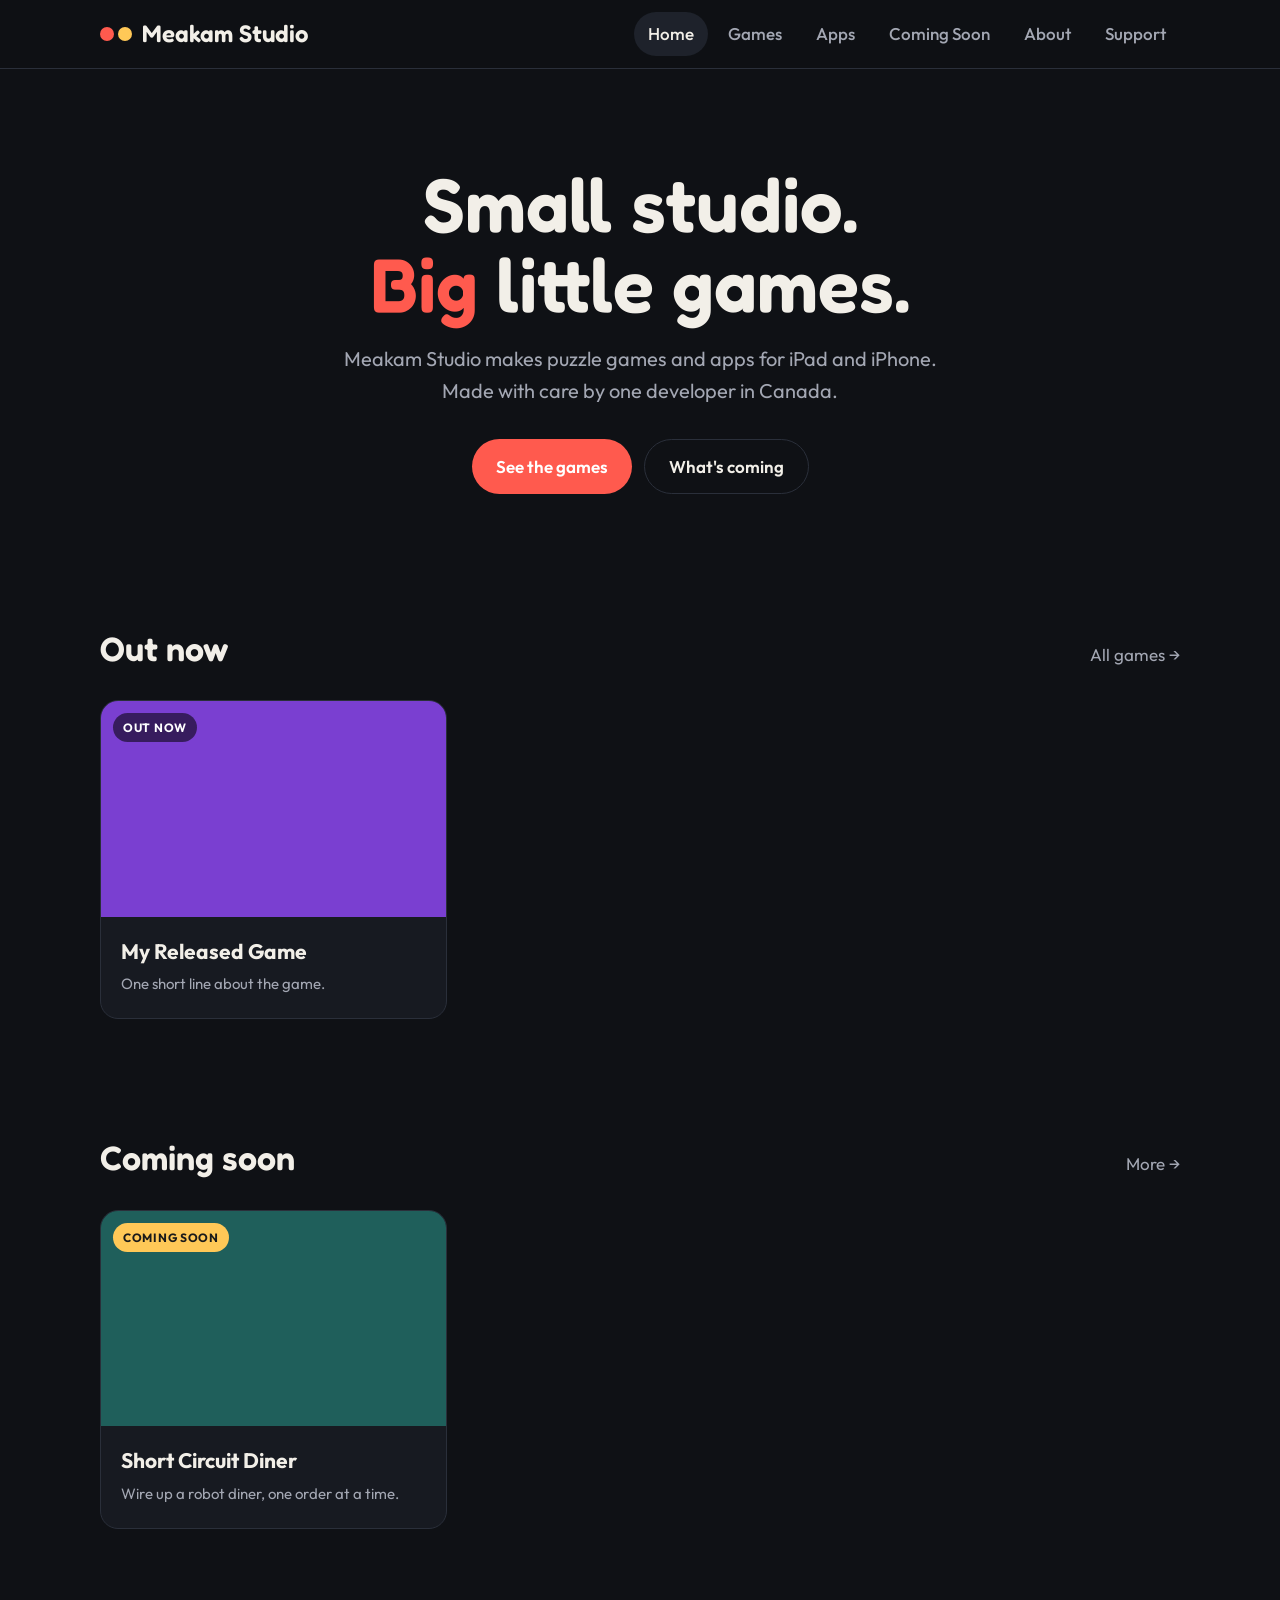
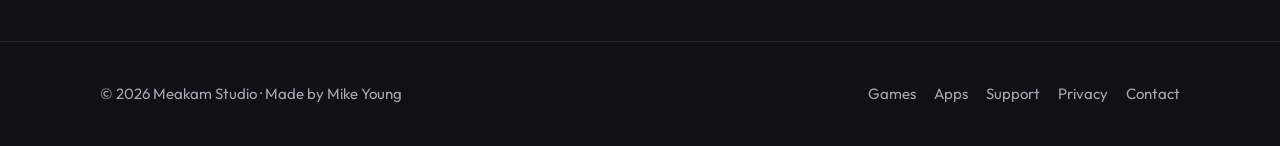
==== index.html @ ad65357e "Add files via upload" ====
<!doctype html>
<html lang="en">
<head>
<meta charset="utf-8">
<meta name="viewport" content="width=device-width, initial-scale=1">
<title>Meakam Studio — Games and apps for iPad and iPhone</title>
<meta name="description" content="Meakam Studio — puzzle games and apps for iPad and iPhone by Mike Young.">
<link rel="icon" href="assets/favicon.png">
<link rel="preconnect" href="https://fonts.googleapis.com">
<link rel="preconnect" href="https://fonts.gstatic.com" crossorigin>
<link href="https://fonts.googleapis.com/css2?family=Fredoka:wght@500;600&family=Outfit:wght@400;500;600;700&display=swap" rel="stylesheet">
<link rel="stylesheet" href="css/style.css">
</head>
<body data-page="home">
<header id="site-header"></header>
<main>

<section class="hero">
  <div class="wrap">
    <h1>Small studio.<br><span>Big</span> little games.</h1>
    <p>Meakam Studio makes puzzle games and apps for iPad and iPhone. Made with care by one developer in Canada.</p>
    <div class="btn-row">
      <a class="btn" href="games.html">See the games</a>
      <a class="btn ghost" href="upcoming.html">What's coming</a>
    </div>
  </div>
</section>

<section>
  <div class="wrap">
    <div class="section-title"><h2>Out now</h2><a href="games.html">All games →</a></div>
    <div data-list="all" data-status="released"></div>
  </div>
</section>

<section>
  <div class="wrap">
    <div class="section-title"><h2>Coming soon</h2><a href="upcoming.html">More →</a></div>
    <div data-list="all" data-status="coming-soon"></div>
  </div>
</section>
</main>
<footer id="site-footer"></footer>
<script src="js/projects.js"></script>
<script src="js/site.js"></script>
</body>
</html>
---- css/style.css ----
:root {
  --bg: #0f1115;
  --panel: #171a21;
  --panel-2: #1e222b;
  --line: #2a2f3a;
  --text: #f2efe8;
  --muted: #a3a7b3;
  --accent: #ff5a4e;
  --accent-2: #ffc857;
  --radius: 18px;
  --max: 1120px;
}

* { box-sizing: border-box; }
html { scroll-behavior: smooth; }
body {
  margin: 0;
  background: var(--bg);
  color: var(--text);
  font-family: "Outfit", system-ui, -apple-system, sans-serif;
  font-size: 17px;
  line-height: 1.6;
}
img { max-width: 100%; display: block; }
a { color: inherit; }

.wrap { max-width: var(--max); margin: 0 auto; padding: 0 20px; }

/* ---------- Header ---------- */
.site-header {
  position: sticky; top: 0; z-index: 50;
  background: rgba(15, 17, 21, 0.85);
  backdrop-filter: blur(12px);
  border-bottom: 1px solid var(--line);
}
.site-header .wrap {
  display: flex; align-items: center; justify-content: space-between;
  height: 68px;
}
.logo {
  font-family: "Fredoka", "Outfit", sans-serif;
  font-weight: 600; font-size: 24px; text-decoration: none;
  display: flex; align-items: center; gap: 10px;
}
.logo .dot {
  width: 14px; height: 14px; border-radius: 50%;
  background: var(--accent);
  box-shadow: 18px 0 0 var(--accent-2);
  margin-right: 18px;
}
.nav { display: flex; gap: 6px; }
.nav a {
  text-decoration: none; color: var(--muted);
  padding: 8px 14px; border-radius: 999px; font-weight: 500;
}
.nav a:hover, .nav a.active { color: var(--text); background: var(--panel-2); }
.menu-btn {
  display: none; background: none; border: 0; color: var(--text);
  font-size: 28px; cursor: pointer;
}

/* ---------- Hero ---------- */
.hero { padding: 96px 0 72px; text-align: center; }
.hero h1 {
  font-family: "Fredoka", "Outfit", sans-serif;
  font-size: clamp(40px, 7vw, 76px);
  line-height: 1.05; margin: 0 0 18px; font-weight: 600;
}
.hero h1 span { color: var(--accent); }
.hero p { color: var(--muted); font-size: 20px; max-width: 620px; margin: 0 auto 32px; }

.btn {
  display: inline-flex; align-items: center; gap: 8px;
  padding: 13px 24px; border-radius: 999px;
  font-weight: 600; text-decoration: none;
  background: var(--accent); color: #fff; border: 0;
}
.btn:hover { filter: brightness(1.1); }
.btn.ghost { background: transparent; border: 1px solid var(--line); color: var(--text); }
.btn-row { display: flex; gap: 12px; justify-content: center; flex-wrap: wrap; }

/* ---------- Sections ---------- */
section { padding: 56px 0; }
.section-title {
  display: flex; align-items: baseline; justify-content: space-between;
  gap: 16px; margin-bottom: 24px;
}
.section-title h2 {
  font-family: "Fredoka", "Outfit", sans-serif;
  font-size: 34px; margin: 0; font-weight: 600;
}
.section-title a { color: var(--muted); text-decoration: none; }
.section-title a:hover { color: var(--text); }
.page-head { padding: 64px 0 8px; }
.page-head h1 {
  font-family: "Fredoka", "Outfit", sans-serif;
  font-size: clamp(36px, 5vw, 54px); margin: 0 0 8px;
}
.page-head p { color: var(--muted); margin: 0; font-size: 19px; }

/* ---------- Cards ---------- */
.grid {
  display: grid; gap: 20px;
  grid-template-columns: repeat(auto-fill, minmax(300px, 1fr));
}
.card {
  background: var(--panel); border: 1px solid var(--line);
  border-radius: var(--radius); overflow: hidden;
  text-decoration: none; display: flex; flex-direction: column;
  transition: transform .2s, border-color .2s;
}
.card:hover { transform: translateY(-4px); border-color: #3a4150; }
.card-art {
  aspect-ratio: 16 / 10; position: relative;
  display: grid; place-items: center; overflow: hidden;
}
.card-art img.shot { position: absolute; inset: 0; width: 100%; height: 100%; object-fit: cover; }
.card-art img.icon {
  width: 96px; height: 96px; border-radius: 22px; position: relative;
  box-shadow: 0 10px 30px rgba(0,0,0,.4);
}
.card-body { padding: 18px 20px 22px; }
.card-body h3 { margin: 0 0 4px; font-size: 21px; }
.card-body p { margin: 0; color: var(--muted); font-size: 15px; }
.badge {
  position: absolute; top: 12px; left: 12px;
  font-size: 12px; font-weight: 700; letter-spacing: .06em; text-transform: uppercase;
  padding: 5px 10px; border-radius: 999px; background: rgba(0,0,0,.55); color: #fff;
}
.badge.soon { background: var(--accent-2); color: #1a1a1a; }
.empty {
  border: 1px dashed var(--line); border-radius: var(--radius);
  padding: 32px; text-align: center; color: var(--muted);
}

/* ---------- Project page ---------- */
.project-hero { padding: 56px 0 24px; }
.project-top { display: flex; gap: 28px; align-items: center; flex-wrap: wrap; }
.project-top img.icon { width: 140px; height: 140px; border-radius: 32px; box-shadow: 0 14px 40px rgba(0,0,0,.45); }
.project-top h1 {
  font-family: "Fredoka", "Outfit", sans-serif;
  font-size: clamp(34px, 5vw, 52px); margin: 0; line-height: 1.1;
}
.project-top .tagline { color: var(--muted); font-size: 19px; margin: 6px 0 14px; }
.chips { display: flex; gap: 8px; flex-wrap: wrap; margin-bottom: 18px; }
.chip { font-size: 13px; padding: 4px 12px; border-radius: 999px; background: var(--panel-2); color: var(--muted); }

.app-store-badge {
  display: inline-flex; align-items: center; gap: 10px;
  background: #000; color: #fff; text-decoration: none;
  border: 1px solid #555; border-radius: 12px; padding: 8px 18px;
}
.app-store-badge small { display: block; font-size: 11px; line-height: 1; }
.app-store-badge strong { display: block; font-size: 20px; line-height: 1.2; }

.shots {
  display: flex; gap: 16px; overflow-x: auto; padding-bottom: 12px;
  scroll-snap-type: x mandatory;
}
.shots img {
  height: 360px; width: auto; border-radius: 14px;
  scroll-snap-align: start; border: 1px solid var(--line); cursor: zoom-in;
}
.video {
  aspect-ratio: 16 / 9; border-radius: var(--radius); overflow: hidden;
  border: 1px solid var(--line); background: #000;
}
.video iframe { width: 100%; height: 100%; border: 0; }
.two-col { display: grid; grid-template-columns: 1.4fr 1fr; gap: 40px; }
.features { list-style: none; padding: 0; margin: 0; }
.features li { padding: 10px 0 10px 30px; position: relative; border-bottom: 1px solid var(--line); }
.features li::before {
  content: ""; position: absolute; left: 4px; top: 19px;
  width: 10px; height: 10px; border-radius: 3px; background: var(--accent);
}

/* lightbox */
.lightbox {
  position: fixed; inset: 0; background: rgba(0,0,0,.9);
  display: none; place-items: center; z-index: 100; padding: 20px; cursor: zoom-out;
}
.lightbox.open { display: grid; }
.lightbox img { max-height: 92vh; border-radius: 12px; }

/* ---------- Text pages ---------- */
.prose { max-width: 760px; }
.prose h2 { margin-top: 36px; }
.prose p, .prose li { color: #d8d5ce; }
.panel {
  background: var(--panel); border: 1px solid var(--line);
  border-radius: var(--radius); padding: 28px;
}

/* ---------- Footer ---------- */
.site-footer { border-top: 1px solid var(--line); padding: 40px 0; margin-top: 56px; color: var(--muted); font-size: 15px; }
.site-footer .wrap { display: flex; justify-content: space-between; gap: 20px; flex-wrap: wrap; }
.site-footer nav { display: flex; gap: 18px; flex-wrap: wrap; }
.site-footer a { text-decoration: none; }
.site-footer a:hover { color: var(--text); }

/* ---------- Phone ---------- */
@media (max-width: 760px) {
  .menu-btn { display: block; }
  .nav {
    display: none; position: absolute; top: 68px; left: 0; right: 0;
    flex-direction: column; background: var(--bg);
    border-bottom: 1px solid var(--line); padding: 10px 16px 16px;
  }
  .nav.open { display: flex; }
  .two-col { grid-template-columns: 1fr; }
  .shots img { height: 260px; }
  .hero { padding: 64px 0 48px; }
}
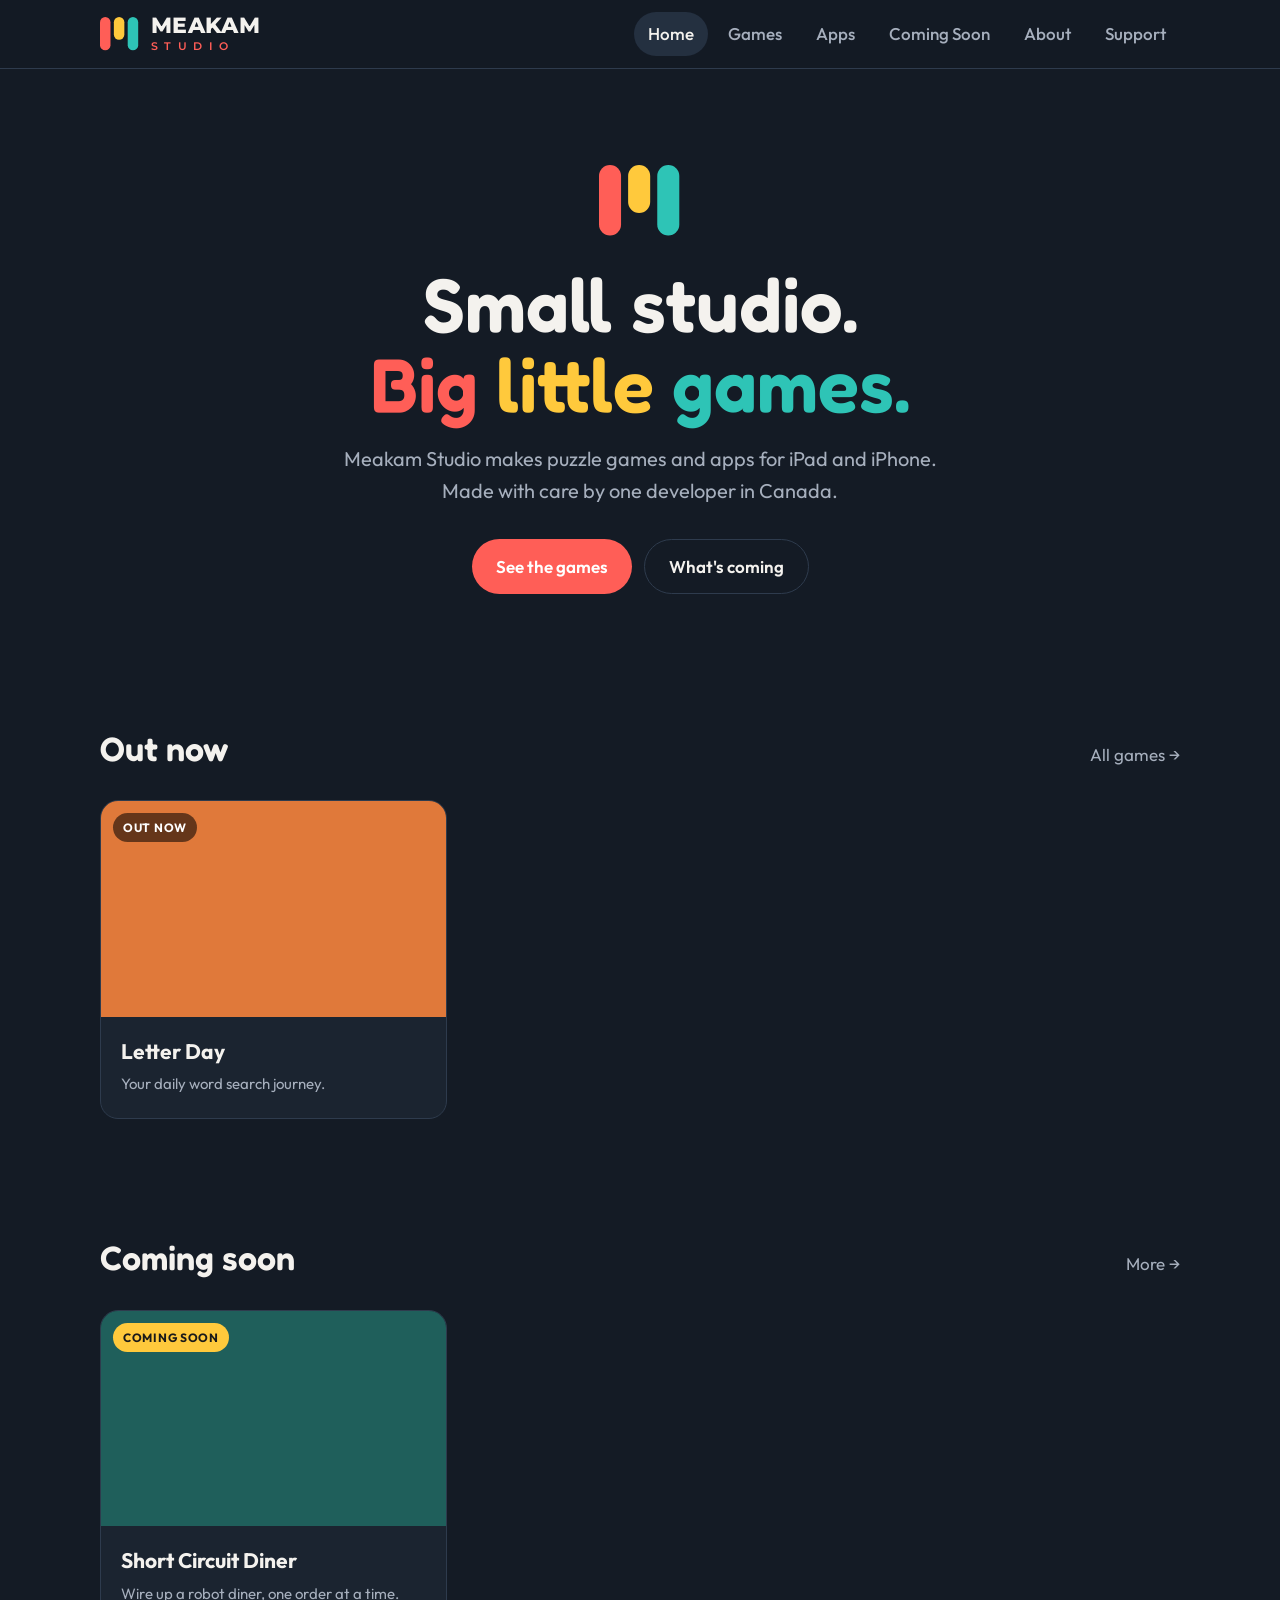
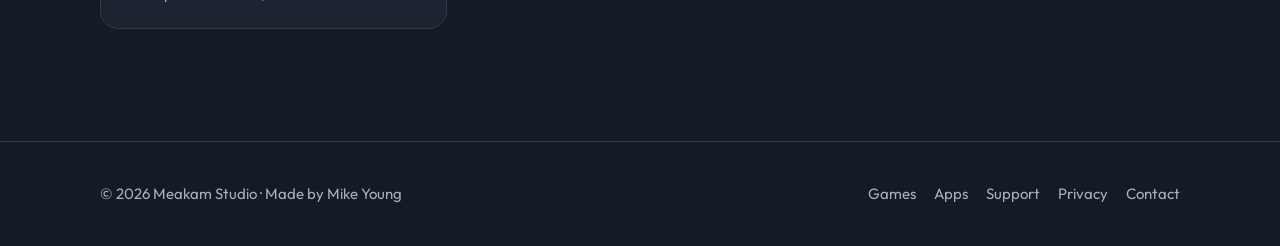
==== commit 9e843290: "Add files via upload" ====
--- a/index.html
+++ b/index.html
@@ -6,9 +6,10 @@
 <title>Meakam Studio — Games and apps for iPad and iPhone</title>
 <meta name="description" content="Meakam Studio — puzzle games and apps for iPad and iPhone by Mike Young.">
 <link rel="icon" href="assets/favicon.png">
+<link rel="apple-touch-icon" href="assets/apple-touch-icon.png">
 <link rel="preconnect" href="https://fonts.googleapis.com">
 <link rel="preconnect" href="https://fonts.gstatic.com" crossorigin>
-<link href="https://fonts.googleapis.com/css2?family=Fredoka:wght@500;600&family=Outfit:wght@400;500;600;700&display=swap" rel="stylesheet">
+<link href="https://fonts.googleapis.com/css2?family=Fredoka:wght@500;600&family=Montserrat:wght@600;800&family=Outfit:wght@400;500;600;700&display=swap" rel="stylesheet">
 <link rel="stylesheet" href="css/style.css">
 </head>
 <body data-page="home">
@@ -17,7 +18,8 @@
 
 <section class="hero">
   <div class="wrap">
-    <h1>Small studio.<br><span>Big</span> little games.</h1>
+    <img class="mark" src="/assets/brand/meakam-mark.svg" alt="">
+    <h1>Small studio.<br><span>Big</span> <span class="y">little</span> <span class="t">games.</span></h1>
     <p>Meakam Studio makes puzzle games and apps for iPad and iPhone. Made with care by one developer in Canada.</p>
     <div class="btn-row">
       <a class="btn" href="games.html">See the games</a>
--- a/css/style.css
+++ b/css/style.css
@@ -1,12 +1,13 @@
 :root {
-  --bg: #0f1115;
-  --panel: #171a21;
-  --panel-2: #1e222b;
-  --line: #2a2f3a;
-  --text: #f2efe8;
-  --muted: #a3a7b3;
-  --accent: #ff5a4e;
-  --accent-2: #ffc857;
+  --bg: #141b25;
+  --panel: #1b2430;
+  --panel-2: #243040;
+  --line: #2e3b4d;
+  --text: #f4f2ee;
+  --muted: #a6afbd;
+  --accent: #ff5e57;
+  --accent-2: #ffc93c;
+  --accent-3: #2ec4b6;
   --radius: 18px;
   --max: 1120px;
 }
@@ -29,7 +30,7 @@
 /* ---------- Header ---------- */
 .site-header {
   position: sticky; top: 0; z-index: 50;
-  background: rgba(15, 17, 21, 0.85);
+  background: rgba(20, 27, 37, 0.88);
   backdrop-filter: blur(12px);
   border-bottom: 1px solid var(--line);
 }
@@ -37,17 +38,11 @@
   display: flex; align-items: center; justify-content: space-between;
   height: 68px;
 }
-.logo {
-  font-family: "Fredoka", "Outfit", sans-serif;
-  font-weight: 600; font-size: 24px; text-decoration: none;
-  display: flex; align-items: center; gap: 10px;
-}
-.logo .dot {
-  width: 14px; height: 14px; border-radius: 50%;
-  background: var(--accent);
-  box-shadow: 18px 0 0 var(--accent-2);
-  margin-right: 18px;
-}
+.logo { display: flex; align-items: center; gap: 12px; text-decoration: none; }
+.logo-mark { height: 34px; width: auto; }
+.logo-text { display: flex; flex-direction: column; line-height: 1; font-family: "Montserrat", sans-serif; }
+.logo-text b { font-weight: 800; font-size: 22px; letter-spacing: .02em; color: var(--text); }
+.logo-text small { font-weight: 600; font-size: 10.5px; letter-spacing: .62em; color: var(--accent); margin-top: 5px; }
 .nav { display: flex; gap: 6px; }
 .nav a {
   text-decoration: none; color: var(--muted);
@@ -67,6 +62,9 @@
   line-height: 1.05; margin: 0 0 18px; font-weight: 600;
 }
 .hero h1 span { color: var(--accent); }
+.hero h1 span.y { color: var(--accent-2); }
+.hero h1 span.t { color: var(--accent-3); }
+.hero .mark { height: 72px; margin: 0 auto 28px; }
 .hero p { color: var(--muted); font-size: 20px; max-width: 620px; margin: 0 auto 32px; }
 
 .btn {
@@ -170,9 +168,11 @@
 .features { list-style: none; padding: 0; margin: 0; }
 .features li { padding: 10px 0 10px 30px; position: relative; border-bottom: 1px solid var(--line); }
 .features li::before {
-  content: ""; position: absolute; left: 4px; top: 19px;
-  width: 10px; height: 10px; border-radius: 3px; background: var(--accent);
-}
+  content: ""; position: absolute; left: 6px; top: 16px;
+  width: 8px; height: 16px; border-radius: 4px; background: var(--accent);
+}
+.features li:nth-child(3n+2)::before { background: var(--accent-2); }
+.features li:nth-child(3n)::before { background: var(--accent-3); }
 
 /* lightbox */
 .lightbox {
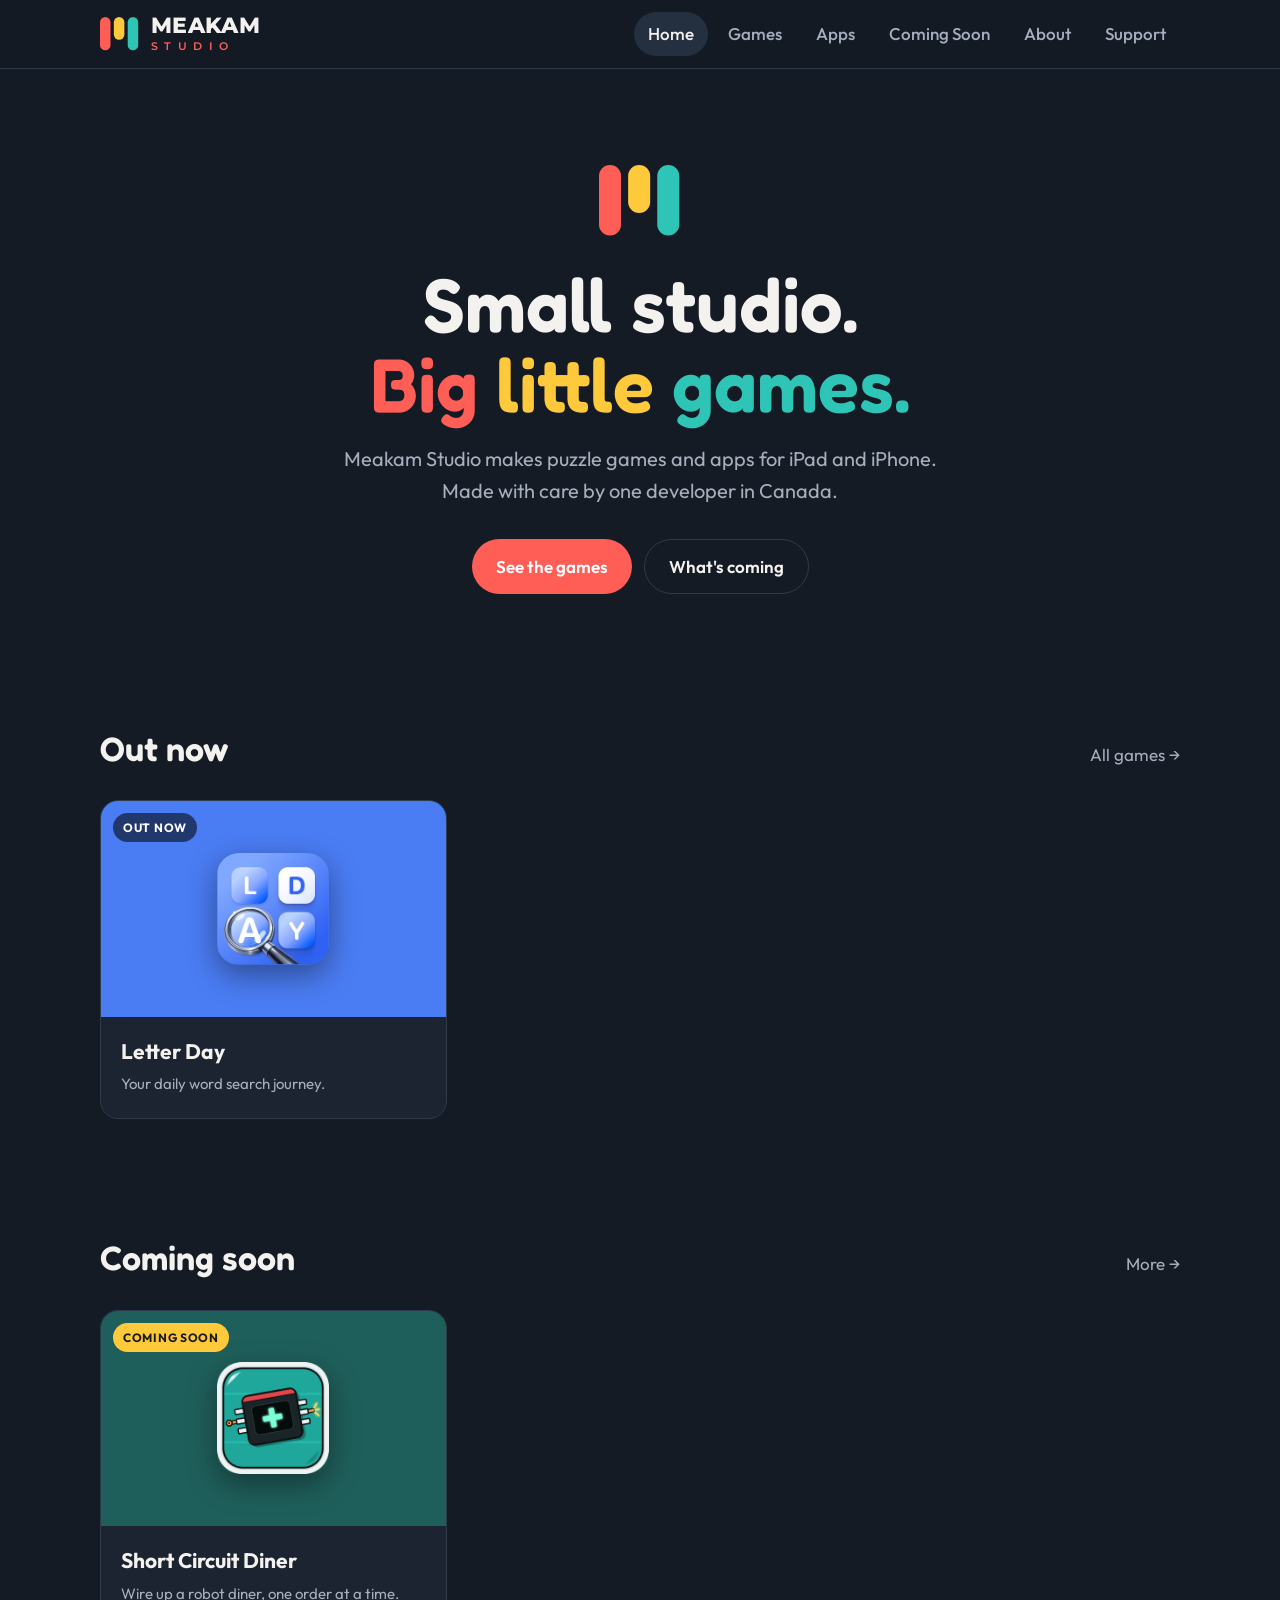
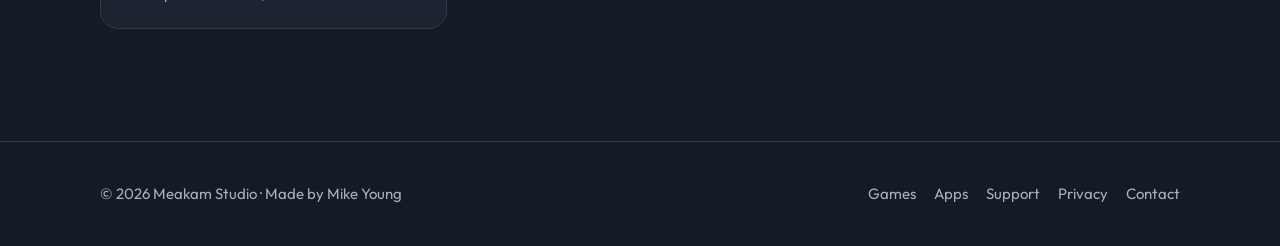
==== commit 3e8a8e25: "Add files via upload" ====
--- a/index.html
+++ b/index.html
@@ -10,7 +10,7 @@
 <link rel="preconnect" href="https://fonts.googleapis.com">
 <link rel="preconnect" href="https://fonts.gstatic.com" crossorigin>
 <link href="https://fonts.googleapis.com/css2?family=Fredoka:wght@500;600&family=Montserrat:wght@600;800&family=Outfit:wght@400;500;600;700&display=swap" rel="stylesheet">
-<link rel="stylesheet" href="css/style.css">
+<link rel="stylesheet" href="css/style.css?v=3">
 </head>
 <body data-page="home">
 <header id="site-header"></header>
@@ -43,7 +43,7 @@
 </section>
 </main>
 <footer id="site-footer"></footer>
-<script src="js/projects.js"></script>
-<script src="js/site.js"></script>
+<script src="js/projects.js?v=3"></script>
+<script src="js/site.js?v=3"></script>
 </body>
 </html>
--- a/css/style.css
+++ b/css/style.css
@@ -89,7 +89,7 @@
 }
 .section-title a { color: var(--muted); text-decoration: none; }
 .section-title a:hover { color: var(--text); }
-.page-head { padding: 64px 0 8px; }
+.page-head { padding-top: 64px; padding-bottom: 8px; }
 .page-head h1 {
   font-family: "Fredoka", "Outfit", sans-serif;
   font-size: clamp(36px, 5vw, 54px); margin: 0 0 8px;
@@ -114,7 +114,7 @@
 }
 .card-art img.shot { position: absolute; inset: 0; width: 100%; height: 100%; object-fit: cover; }
 .card-art img.icon {
-  width: 96px; height: 96px; border-radius: 22px; position: relative;
+  width: 112px; height: 112px; border-radius: 22px; position: relative;
   box-shadow: 0 10px 30px rgba(0,0,0,.4);
 }
 .card-body { padding: 18px 20px 22px; }
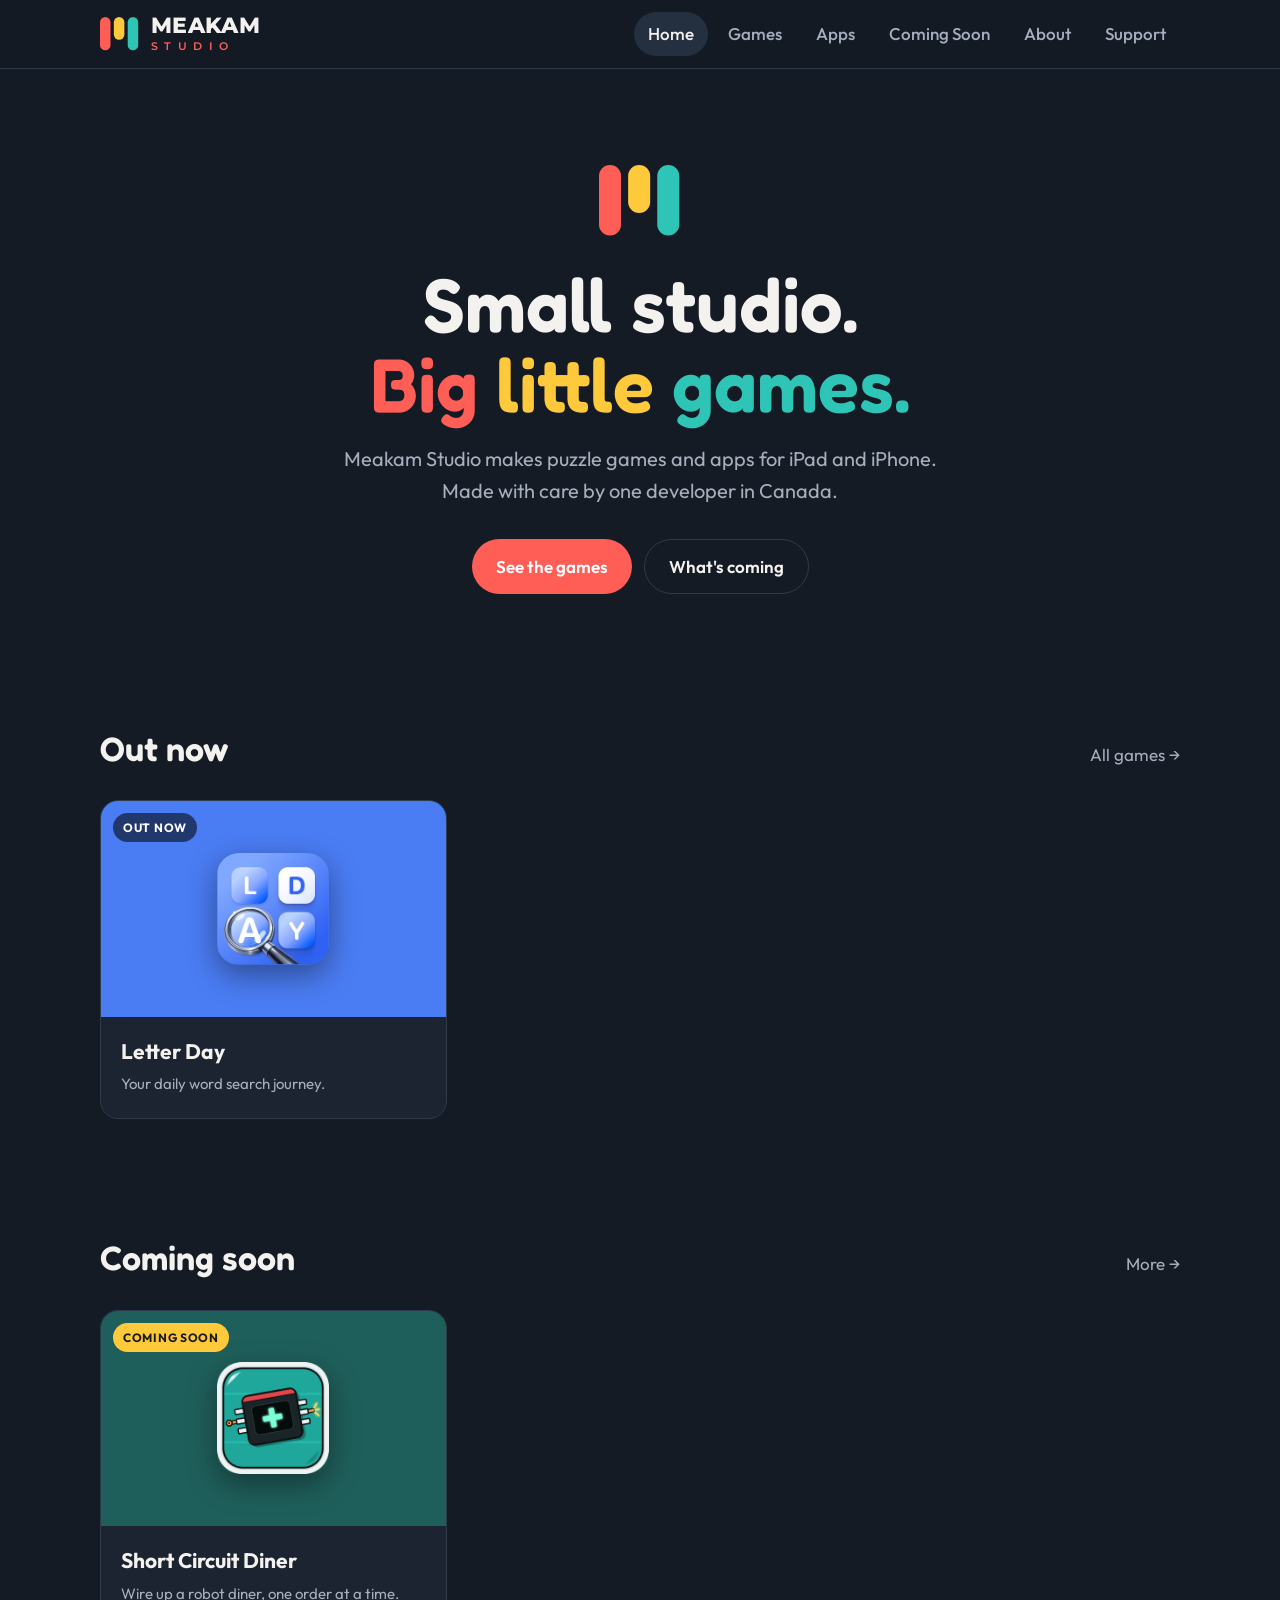
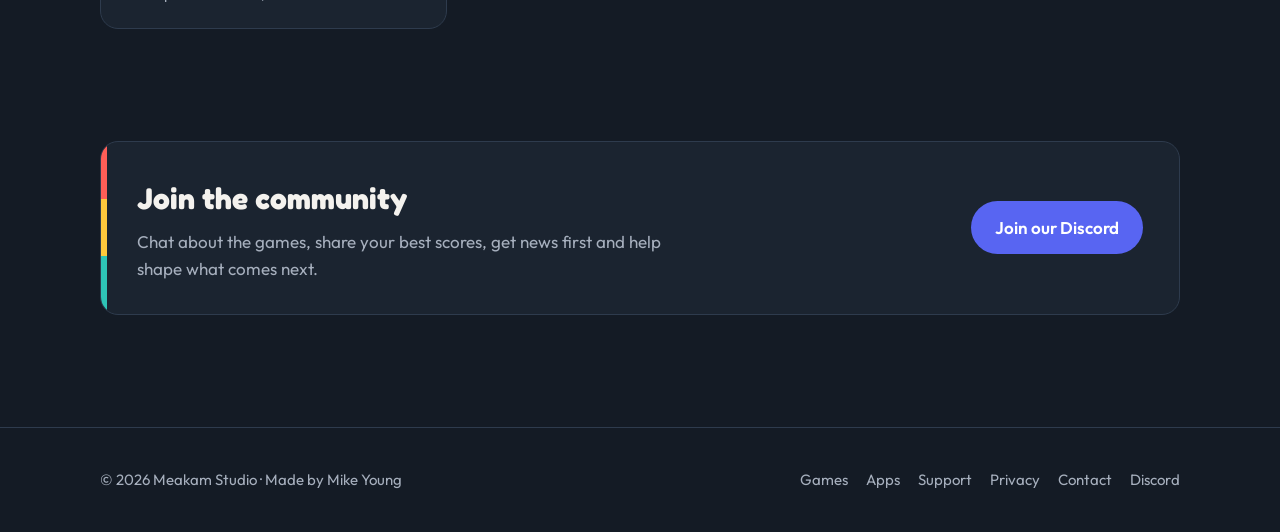
==== commit 45326b7f: "Add files via upload" ====
--- a/index.html
+++ b/index.html
@@ -10,7 +10,7 @@
 <link rel="preconnect" href="https://fonts.googleapis.com">
 <link rel="preconnect" href="https://fonts.gstatic.com" crossorigin>
 <link href="https://fonts.googleapis.com/css2?family=Fredoka:wght@500;600&family=Montserrat:wght@600;800&family=Outfit:wght@400;500;600;700&display=swap" rel="stylesheet">
-<link rel="stylesheet" href="css/style.css?v=3">
+<link rel="stylesheet" href="css/style.css?v=5">
 </head>
 <body data-page="home">
 <header id="site-header"></header>
@@ -41,9 +41,21 @@
     <div data-list="all" data-status="coming-soon"></div>
   </div>
 </section>
+
+<section>
+  <div class="wrap">
+    <div class="community">
+      <div>
+        <h2>Join the community</h2>
+        <p>Chat about the games, share your best scores, get news first and help shape what comes next.</p>
+      </div>
+      <a class="btn discord" href="https://discord.gg/af3x94nThv" target="_blank" rel="noopener">Join our Discord</a>
+    </div>
+  </div>
+</section>
 </main>
 <footer id="site-footer"></footer>
-<script src="js/projects.js?v=3"></script>
-<script src="js/site.js?v=3"></script>
+<script src="js/projects.js?v=5"></script>
+<script src="js/site.js?v=5"></script>
 </body>
 </html>
--- a/css/style.css
+++ b/css/style.css
@@ -148,6 +148,15 @@
   background: #000; color: #fff; text-decoration: none;
   border: 1px solid #555; border-radius: 12px; padding: 8px 18px;
 }
+.get-row { display: flex; flex-wrap: wrap; gap: 12px; align-items: stretch; }
+.app-store-badge { min-height: 54px; }
+.fb-badge { background: #1877f2; border-color: #1877f2; }
+.fb-badge:hover, .app-store-badge:hover { filter: brightness(1.1); }
+.fb-badge svg { width: 26px; height: 26px; flex: none; }
+.soon-badge {
+  display: inline-flex; align-items: center; min-height: 54px; padding: 0 20px;
+  border-radius: 12px; background: var(--accent-2); color: #1a1a1a; font-weight: 700;
+}
 .app-store-badge small { display: block; font-size: 11px; line-height: 1; }
 .app-store-badge strong { display: block; font-size: 20px; line-height: 1.2; }
 
@@ -190,6 +199,20 @@
   background: var(--panel); border: 1px solid var(--line);
   border-radius: var(--radius); padding: 28px;
 }
+
+/* ---------- Community ---------- */
+.community {
+  display: flex; align-items: center; justify-content: space-between; gap: 24px; flex-wrap: wrap;
+  background: var(--panel); border: 1px solid var(--line); border-radius: var(--radius);
+  padding: 32px 36px; position: relative; overflow: hidden;
+}
+.community::before {
+  content: ""; position: absolute; left: 0; top: 0; bottom: 0; width: 6px;
+  background: linear-gradient(var(--accent) 0 33%, var(--accent-2) 33% 66%, var(--accent-3) 66%);
+}
+.community h2 { font-family: "Fredoka", "Outfit", sans-serif; font-size: 30px; margin: 0 0 6px; }
+.community p { color: var(--muted); margin: 0; max-width: 560px; }
+.btn.discord { background: #5865f2; }
 
 /* ---------- Footer ---------- */
 .site-footer { border-top: 1px solid var(--line); padding: 40px 0; margin-top: 56px; color: var(--muted); font-size: 15px; }
